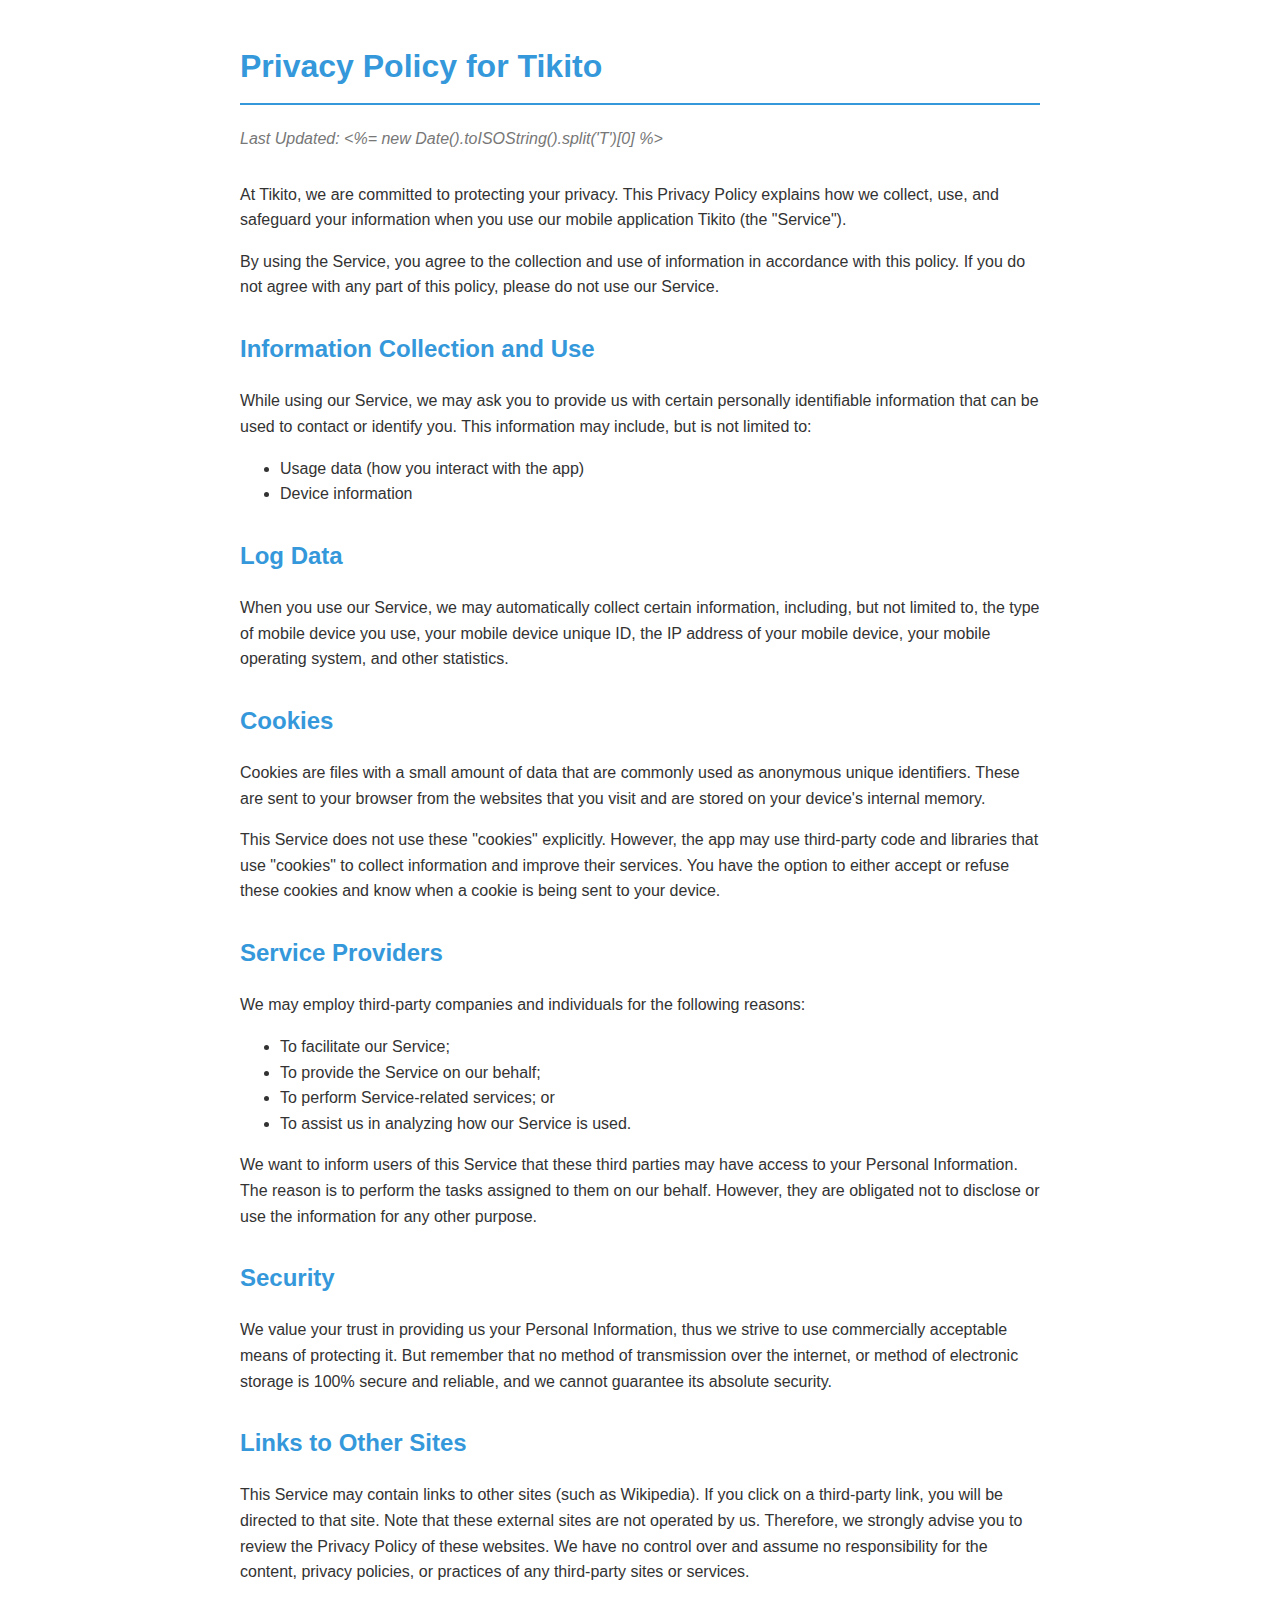
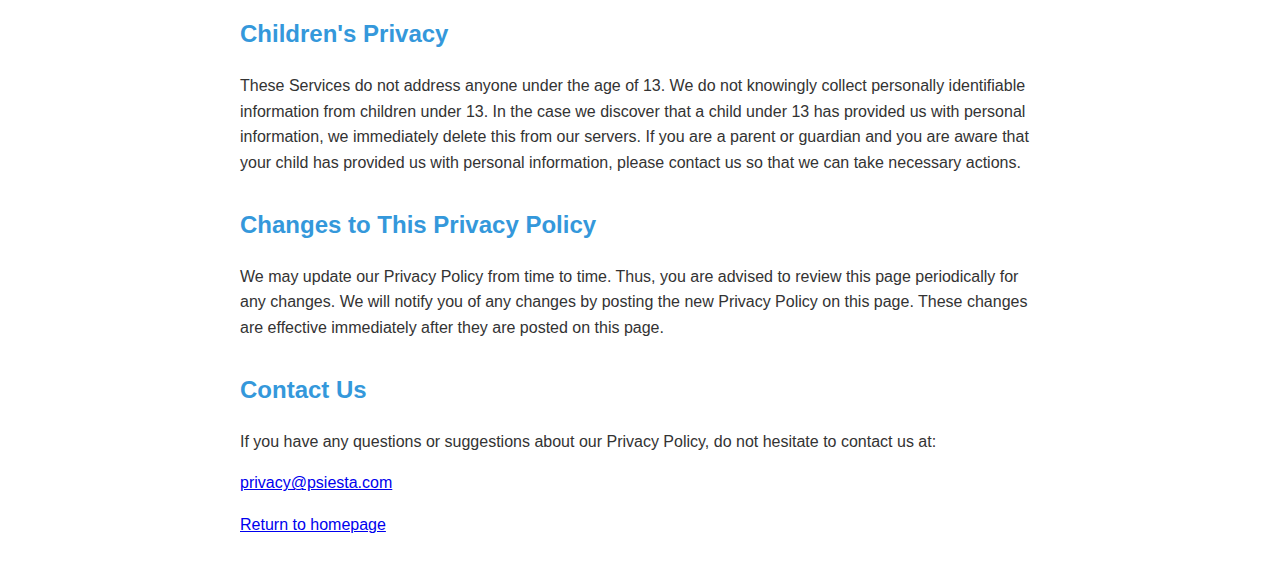
==== tikito-privacy-policy.html @ a6b19a03 "add tikito privacy policy" ====
<!DOCTYPE html>
<html lang="en">
<head>
    <meta charset="UTF-8">
    <meta name="viewport" content="width=device-width, initial-scale=1.0">
    <title>Tikito - Privacy Policy</title>
    <style>
        body {
            font-family: Arial, sans-serif;
            line-height: 1.6;
            color: #333;
            max-width: 800px;
            margin: 0 auto;
            padding: 20px;
        }
        h1 {
            color: #3498db;
            border-bottom: 2px solid #3498db;
            padding-bottom: 10px;
        }
        h2 {
            color: #3498db;
            margin-top: 30px;
        }
        p {
            margin-bottom: 15px;
        }
        .last-updated {
            font-style: italic;
            color: #777;
            margin-bottom: 30px;
        }
    </style>
</head>
<body>
    <h1>Privacy Policy for Tikito</h1>
    <p class="last-updated">Last Updated: <%= new Date().toISOString().split('T')[0] %></p>

    <p>At Tikito, we are committed to protecting your privacy. This Privacy Policy explains how we collect, use, and safeguard your information when you use our mobile application Tikito (the "Service").</p>
    
    <p>By using the Service, you agree to the collection and use of information in accordance with this policy. If you do not agree with any part of this policy, please do not use our Service.</p>

    <h2>Information Collection and Use</h2>
    
    <p>While using our Service, we may ask you to provide us with certain personally identifiable information that can be used to contact or identify you. This information may include, but is not limited to:</p>
    
    <ul>
        <li>Usage data (how you interact with the app)</li>
        <li>Device information</li>
    </ul>

    <h2>Log Data</h2>
    
    <p>When you use our Service, we may automatically collect certain information, including, but not limited to, the type of mobile device you use, your mobile device unique ID, the IP address of your mobile device, your mobile operating system, and other statistics.</p>

    <h2>Cookies</h2>
    
    <p>Cookies are files with a small amount of data that are commonly used as anonymous unique identifiers. These are sent to your browser from the websites that you visit and are stored on your device's internal memory.</p>
    
    <p>This Service does not use these "cookies" explicitly. However, the app may use third-party code and libraries that use "cookies" to collect information and improve their services. You have the option to either accept or refuse these cookies and know when a cookie is being sent to your device.</p>

    <h2>Service Providers</h2>
    
    <p>We may employ third-party companies and individuals for the following reasons:</p>
    
    <ul>
        <li>To facilitate our Service;</li>
        <li>To provide the Service on our behalf;</li>
        <li>To perform Service-related services; or</li>
        <li>To assist us in analyzing how our Service is used.</li>
    </ul>
    
    <p>We want to inform users of this Service that these third parties may have access to your Personal Information. The reason is to perform the tasks assigned to them on our behalf. However, they are obligated not to disclose or use the information for any other purpose.</p>

    <h2>Security</h2>
    
    <p>We value your trust in providing us your Personal Information, thus we strive to use commercially acceptable means of protecting it. But remember that no method of transmission over the internet, or method of electronic storage is 100% secure and reliable, and we cannot guarantee its absolute security.</p>

    <h2>Links to Other Sites</h2>
    
    <p>This Service may contain links to other sites (such as Wikipedia). If you click on a third-party link, you will be directed to that site. Note that these external sites are not operated by us. Therefore, we strongly advise you to review the Privacy Policy of these websites. We have no control over and assume no responsibility for the content, privacy policies, or practices of any third-party sites or services.</p>

    <h2>Children's Privacy</h2>
    
    <p>These Services do not address anyone under the age of 13. We do not knowingly collect personally identifiable information from children under 13. In the case we discover that a child under 13 has provided us with personal information, we immediately delete this from our servers. If you are a parent or guardian and you are aware that your child has provided us with personal information, please contact us so that we can take necessary actions.</p>

    <h2>Changes to This Privacy Policy</h2>
    
    <p>We may update our Privacy Policy from time to time. Thus, you are advised to review this page periodically for any changes. We will notify you of any changes by posting the new Privacy Policy on this page. These changes are effective immediately after they are posted on this page.</p>

    <h2>Contact Us</h2>
    
    <p>If you have any questions or suggestions about our Privacy Policy, do not hesitate to contact us at:</p>
    
    <p><a href="mailto:privacy@psiesta.com">privacy@psiesta.com</a></p>

    <p><a href="https://psiesta.com">Return to homepage</a></p>
    
</body>
</html>
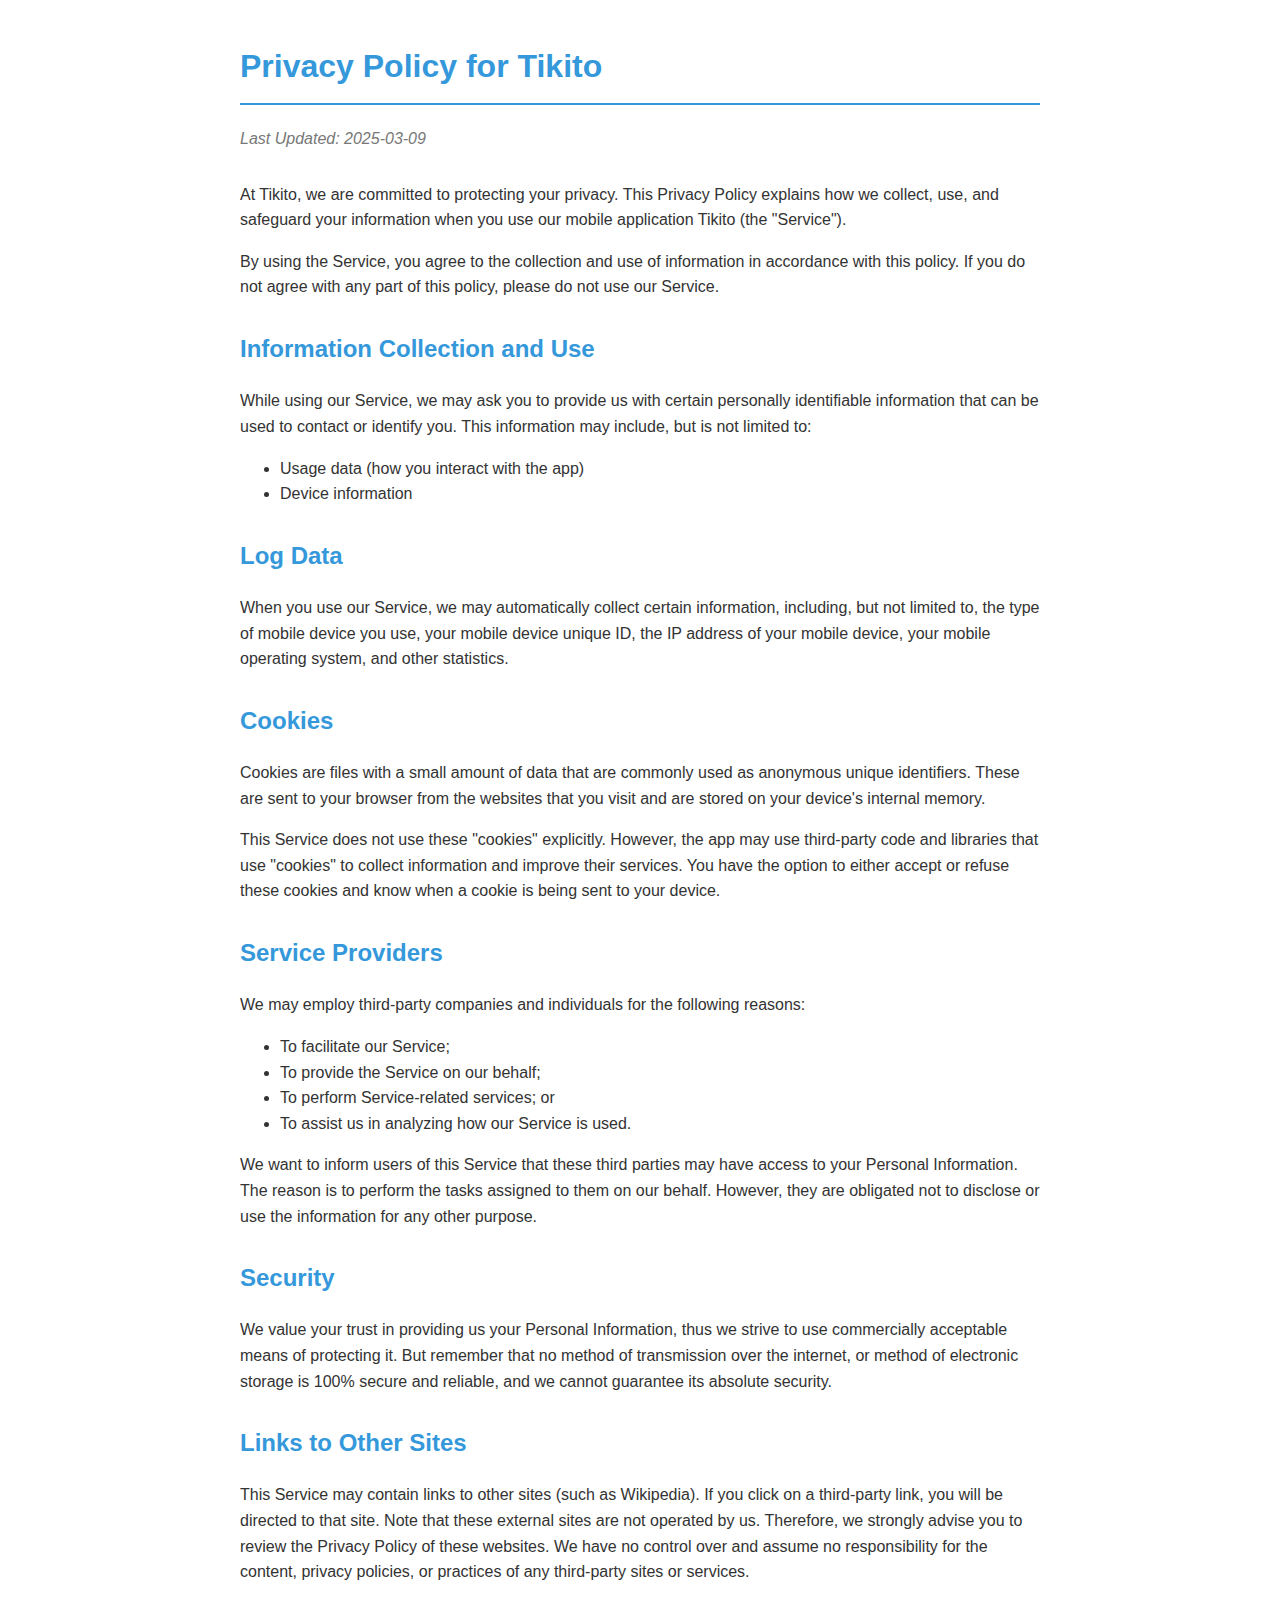
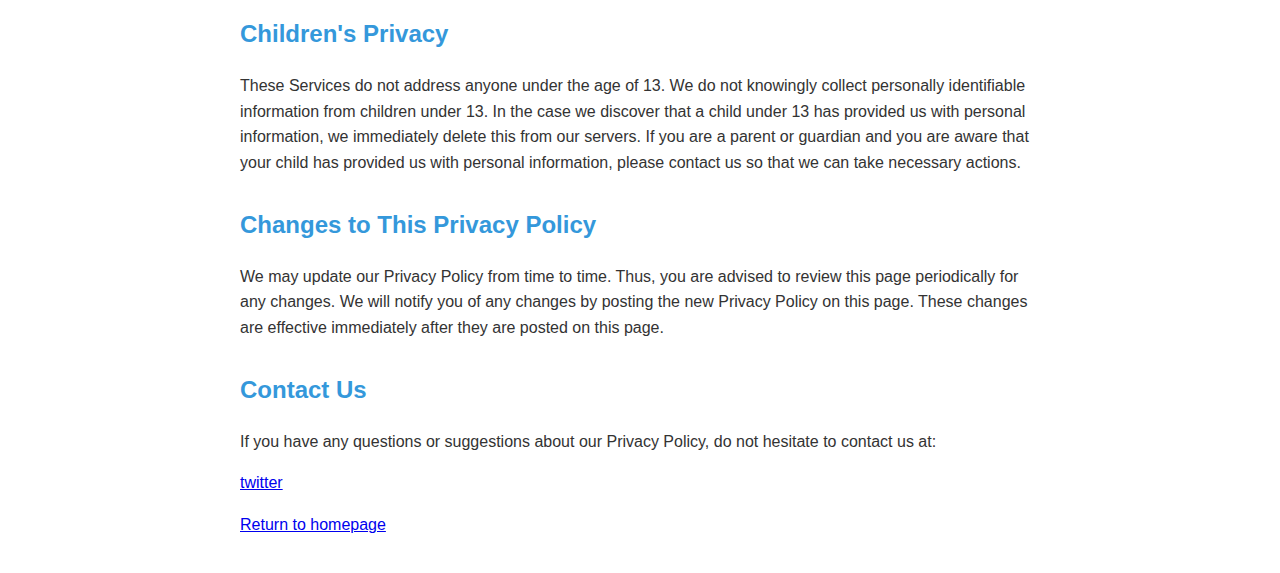
==== commit 5edb6d92: "include tikito pages" ====
--- a/tikito-privacy-policy.html
+++ b/tikito-privacy-policy.html
@@ -34,7 +34,7 @@
 </head>
 <body>
     <h1>Privacy Policy for Tikito</h1>
-    <p class="last-updated">Last Updated: <%= new Date().toISOString().split('T')[0] %></p>
+    <p class="last-updated">Last Updated: 2025-03-09</p>
 
     <p>At Tikito, we are committed to protecting your privacy. This Privacy Policy explains how we collect, use, and safeguard your information when you use our mobile application Tikito (the "Service").</p>
     
@@ -92,7 +92,7 @@
     
     <p>If you have any questions or suggestions about our Privacy Policy, do not hesitate to contact us at:</p>
     
-    <p><a href="mailto:privacy@psiesta.com">privacy@psiesta.com</a></p>
+    <p><a href="https://x.com/psiesta11">twitter</a></p>
 
     <p><a href="https://psiesta.com">Return to homepage</a></p>
     
